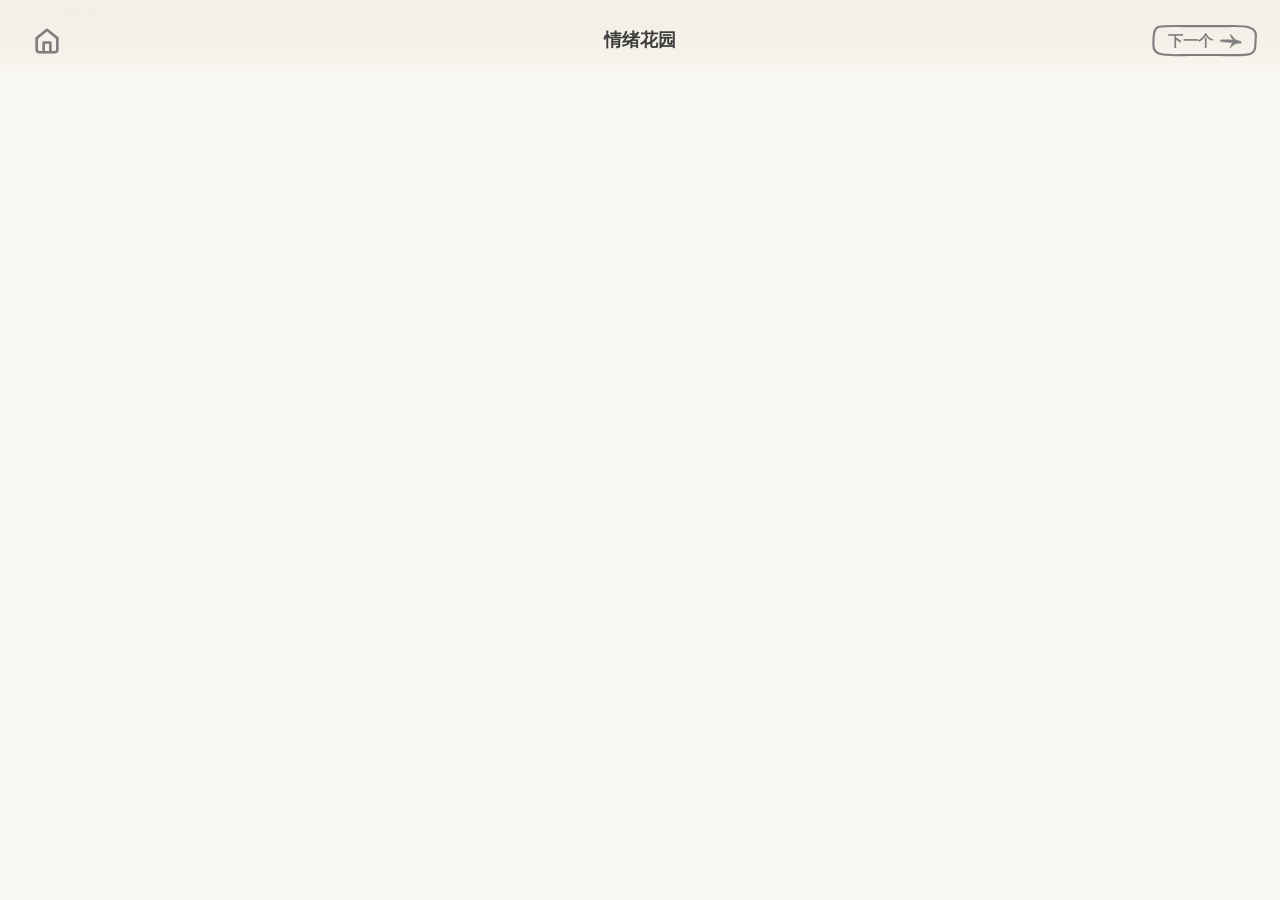
==== emotion-garden-detail.html @ c00f8a4e "Initial commit" ====
<!DOCTYPE html>
<html lang="zh-CN">
  <head>
    <meta charset="UTF-8" />
    <meta name="viewport" content="width=device-width, initial-scale=1.0" />
    <title>情绪花园</title>
    <link rel="stylesheet" href="./project-detail.css" />
  </head>
  <body style="--detail-bg: #f4f0e8; --detail-header-bg: #f4f0e8; --detail-header-bg-rgb: 244, 240, 232;">
    <header class="detail-nav">
      <div class="detail-nav-group">
        <a class="detail-nav-link detail-nav-link-home" href="./index.html#projects" aria-label="返回全部作品">
          <span class="detail-nav-link-icon" aria-hidden="true"></span>
        </a>
      </div>
      <p class="detail-nav-title">情绪花园</p>
      <div class="detail-nav-group detail-nav-group-right">
        <a class="detail-nav-link detail-nav-link-next" href="./qingyou-detail.html" aria-label="前往下一个作品">
          <span>下一个</span>
          <span class="detail-nav-link-icon" aria-hidden="true"></span>
        </a>
      </div>
    </header>

    <main class="detail-main">
      <figure class="detail-figure">
        <img
          class="detail-image"
          src="./assets/emotion-garden-detail-pages/page-001.png"
          alt="情绪花园项目详情页"
        />
      </figure>
    </main>
    <script src="./script.js"></script>
  </body>
</html>
---- project-detail.css ----
:root {
  --detail-bg: #faf9f6;
  --detail-header-bg: var(--detail-bg);
  --detail-header-bg-rgb: 250, 249, 246;
  --detail-ink: #2f2621;
  --detail-muted: rgba(47, 38, 33, 0.68);
  --detail-accent: #b9372e;
  --accent: #2ba7ff;
  --click-effect-color: #b9372e;
}

* {
  box-sizing: border-box;
}

html,
body {
  margin: 0;
  padding: 0;
  background: var(--detail-bg);
  color: var(--detail-ink);
}

body {
  position: relative;
  overflow-x: hidden;
  font-family: "FZLanTingYuanGBK", "PingFang SC", "Hiragino Sans GB", "Microsoft YaHei",
    sans-serif;
}

.click-effect-layer {
  position: fixed;
  inset: 0;
  pointer-events: none;
  overflow: hidden;
  z-index: 2147483647;
}

.click-effect-burst {
  position: fixed;
  left: 0;
  top: 0;
  width: 72px;
  height: 72px;
  margin: -36px 0 0 -36px;
  color: var(--click-effect-color);
  opacity: 0;
  transform: translate3d(0, 0, 0) scale(0.68);
  animation: click-burst-pop 0.56s cubic-bezier(0.18, 0.82, 0.24, 1) forwards;
}

.click-effect-burst svg {
  width: 100%;
  height: 100%;
  overflow: visible;
}

.click-effect-burst path {
  fill: none;
  stroke: currentColor;
  stroke-width: 2.4;
  stroke-linecap: round;
  opacity: 0.95;
}

@keyframes click-burst-pop {
  0% {
    opacity: 0;
    transform: translate3d(0, 0, 0) scale(0.68);
  }

  18% {
    opacity: 1;
  }

  100% {
    opacity: 0;
    transform: translate3d(0, 0, 0) scale(1.18);
  }
}

@media (prefers-reduced-motion: reduce) {
  .click-effect-layer,
  .click-effect-burst {
    display: none !important;
  }
}

a {
  color: inherit;
  text-decoration: none;
}

.detail-nav {
  position: fixed;
  top: 0;
  left: 0;
  right: 0;
  z-index: 10;
  isolation: isolate;
  display: grid;
  grid-template-columns: 1fr auto 1fr;
  align-items: center;
  gap: 16px;
  padding: 14px 24px;
  background: transparent;
}

.detail-nav::before {
  content: "";
  position: absolute;
  inset: 0;
  background:
    linear-gradient(
      180deg,
      var(--detail-header-bg) 0%,
      rgba(var(--detail-header-bg-rgb), 0.96) 48%,
      rgba(var(--detail-header-bg-rgb), 0.72) 74%,
      rgba(var(--detail-header-bg-rgb), 0) 100%
    );
  pointer-events: none;
  z-index: -1;
}

.detail-nav-group {
  display: flex;
  align-items: center;
  gap: 12px;
  flex-wrap: wrap;
}

.detail-nav-group:not(.detail-nav-group-right) {
  gap: 14px;
}

.detail-nav-group-right {
  justify-self: end;
}

.detail-nav-title {
  min-width: 0;
  margin: 0;
  font-size: 18px;
  font-weight: 600;
  line-height: 1.2;
  text-align: center;
  color: #3e3e3e;
}

.detail-nav-link {
  display: inline-flex;
  position: relative;
  z-index: 0;
  isolation: isolate;
  align-items: center;
  gap: 7px;
  min-height: 54px;
  padding: 12px 14px;
  border: 0;
  border-radius: 0;
  background: transparent;
  color: #7f7f7f;
  transition: transform 0.2s ease, opacity 0.2s ease, color 0.2s ease, background 0.2s ease;
}

.detail-nav-link::before {
  content: "";
  position: absolute;
  inset: -2px -6px;
  background: center / 100% 100% no-repeat url("./assets/detail-nav-outline.svg");
  opacity: 1;
  transform: scale(1);
  transition: opacity 0.22s ease, transform 0.22s ease, background-image 0.22s ease;
  pointer-events: none;
  z-index: -1;
}

.detail-nav-link:hover,
.detail-nav-link:focus-visible {
  transform: translateY(-1px);
  opacity: 1;
  color: #ffffff;
  outline: none;
}

.detail-nav-link:hover::before,
.detail-nav-link:focus-visible::before {
  opacity: 1;
  transform: scale(1);
  background-image: url("./assets/detail-nav-fill.svg");
}

.detail-nav-link-icon {
  display: block;
  width: 22px;
  height: 22px;
  flex: 0 0 auto;
  background: center / contain no-repeat var(--detail-nav-icon);
  transition: background-image 0.2s ease;
}

.detail-nav-link span {
  font-size: 0.96rem;
  font-weight: 600;
  line-height: 1;
  white-space: nowrap;
}

.detail-nav-link-icon + span {
  display: block;
}

.detail-nav-link:hover .detail-nav-link-icon,
.detail-nav-link:focus-visible .detail-nav-link-icon {
  background-image: var(--detail-nav-icon-hover);
}

.detail-nav-link-text-only {
  gap: 0;
}

.detail-nav-link-home {
  justify-content: center;
  width: 54px;
  min-width: 54px;
  height: 54px;
  min-height: 54px;
  aspect-ratio: 1;
  padding: 0;
  margin-left: -4px;
}

.detail-nav-link-home .detail-nav-link-icon {
  width: 34px;
  height: 34px;
}

.detail-nav-link-home::before {
  content: none;
}

.detail-nav-link-home:hover,
.detail-nav-link-home:focus-visible {
  color: var(--detail-accent);
}

.detail-nav-link-next {
  flex-direction: row;
}

.detail-nav-link-prev {
  --detail-nav-icon: url("./assets/detail-prev-gray.svg");
  --detail-nav-icon-hover: url("./assets/detail-prev-white.svg");
}

.detail-nav-link-home {
  --detail-nav-icon: url("./assets/detail-home-line-gray.svg");
  --detail-nav-icon-hover: url("./assets/detail-home-solid-red.svg");
}

.detail-nav-link-next {
  --detail-nav-icon: url("./assets/detail-next-gray.svg");
  --detail-nav-icon-hover: url("./assets/detail-next-white.svg");
}

.detail-main {
  position: relative;
  z-index: 0;
  width: 100vw;
}

.detail-image {
  display: block;
  width: 100vw;
  height: auto;
}

.detail-object {
  display: block;
  width: 100vw;
  height: auto;
  aspect-ratio: var(--detail-object-aspect, 1920 / 20068);
  min-height: 100vh;
  border: 0;
}

.detail-figure {
  margin: 0;
}

.detail-caption {
  padding: 18px 24px 28px;
  color: var(--detail-muted);
  font-size: 0.95rem;
  line-height: 1.7;
}

@media (max-width: 720px) {
  .detail-nav {
    grid-template-columns: 1fr;
    padding: 12px 16px;
  }

  .detail-nav-title,
  .detail-nav-group-right {
    justify-self: start;
    text-align: left;
  }

  .detail-nav-link {
    min-height: 50px;
    gap: 6px;
    padding: 10px 13px;
  }

  .detail-nav-link-home {
    width: 50px;
    min-width: 50px;
    height: 50px;
    min-height: 50px;
    padding: 0;
    margin-left: -3px;
  }

  .detail-nav-link-home .detail-nav-link-icon {
    width: 31px;
    height: 31px;
  }

  .detail-nav-link span {
    font-size: 0.92rem;
  }

  .detail-caption {
    padding: 16px 16px 24px;
  }

}
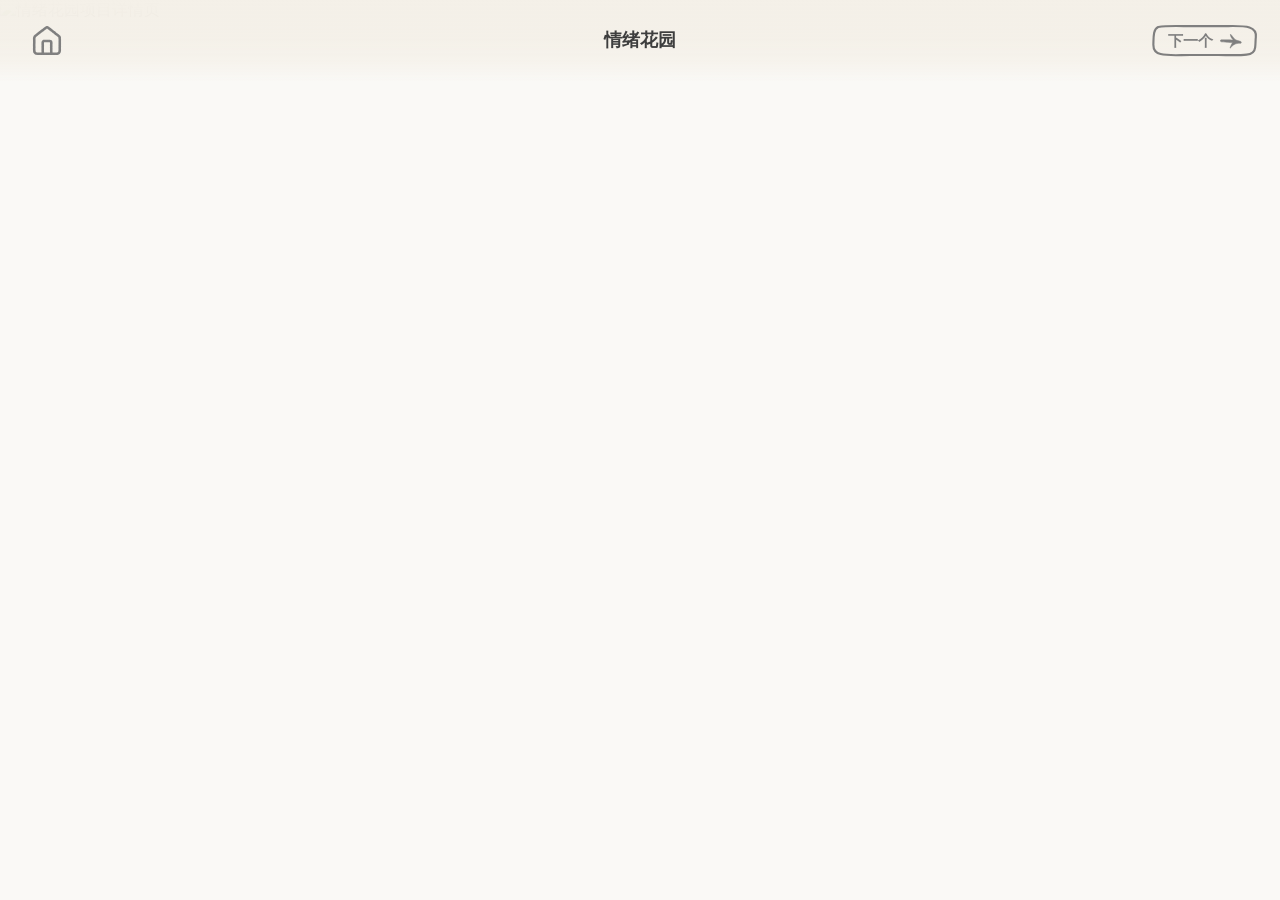
==== commit 48023750: "update website" ====
--- a/emotion-garden-detail.html
+++ b/emotion-garden-detail.html
@@ -3,8 +3,9 @@
   <head>
     <meta charset="UTF-8" />
     <meta name="viewport" content="width=device-width, initial-scale=1.0" />
-    <title>情绪花园</title>
-    <link rel="stylesheet" href="./project-detail.css" />
+    <title>Shinny的作品集</title>
+    <link rel="icon" type="image/svg+xml" href="./assets/favicon.svg" />
+    <link rel="stylesheet" href="./project-detail.css?v=detail-home-20260615" />
   </head>
   <body style="--detail-bg: #f4f0e8; --detail-header-bg: #f4f0e8; --detail-header-bg-rgb: 244, 240, 232;">
     <header class="detail-nav">
--- a/project-detail.css
+++ b/project-detail.css
@@ -122,6 +122,85 @@
   z-index: -1;
 }
 
+body[data-detail-nav-gradient] .detail-nav::before {
+  transition: background 0.18s linear;
+}
+
+body[data-detail-nav-gradient] .detail-nav-title,
+body[data-detail-nav-gradient] .detail-nav-link {
+  color: var(--detail-nav-fg, #f4f8ff);
+  transition: color 0.22s ease, transform 0.2s ease, opacity 0.2s ease;
+}
+
+body[data-detail-nav-gradient] .detail-nav-link::before {
+  content: none;
+}
+
+body[data-detail-nav-gradient] .detail-nav-link-frame {
+  position: absolute;
+  inset: -2px -6px;
+  width: calc(100% + 12px);
+  height: calc(100% + 4px);
+  overflow: visible;
+  pointer-events: none;
+  z-index: -1;
+}
+
+body[data-detail-nav-gradient] .detail-nav-link-frame path {
+  fill: none;
+  stroke: currentColor;
+  stroke-width: 3.2;
+  stroke-linecap: round;
+  stroke-linejoin: round;
+  transition: fill 0.22s ease, stroke 0.22s ease;
+}
+
+body[data-detail-nav-gradient] .detail-nav-link:hover .detail-nav-link-frame path,
+body[data-detail-nav-gradient] .detail-nav-link:focus-visible .detail-nav-link-frame path {
+  fill: var(--detail-accent);
+  stroke: var(--detail-accent);
+}
+
+body[data-detail-nav-gradient] .detail-nav-inline-icon {
+  display: block;
+  flex: 0 0 auto;
+  color: currentColor;
+  overflow: visible;
+}
+
+body[data-detail-nav-gradient] .detail-nav-inline-arrow {
+  width: 22px;
+  height: 22px;
+}
+
+body[data-detail-nav-gradient] .detail-nav-inline-arrow path {
+  fill: currentColor;
+  stroke: currentColor;
+}
+
+body[data-detail-nav-gradient] .detail-nav-link-home .detail-nav-link-icon {
+  background-color: transparent;
+  background-image: var(
+    --detail-home-normal-dynamic,
+    url("./assets/detail-home-normal-light.svg")
+  );
+}
+
+body[data-detail-nav-gradient] .detail-nav-link-home:hover .detail-nav-link-icon,
+body[data-detail-nav-gradient] .detail-nav-link-home:focus-visible .detail-nav-link-icon {
+  background-image: var(--detail-nav-icon-hover);
+}
+
+body[data-detail-nav-gradient] .detail-nav-link-prev:hover,
+body[data-detail-nav-gradient] .detail-nav-link-prev:focus-visible {
+  color: #ffffff;
+}
+
+body[data-detail-nav-gradient] .detail-nav-link-home:hover,
+body[data-detail-nav-gradient] .detail-nav-link-home:focus-visible {
+  color: var(--detail-accent);
+}
+
 .detail-nav-group {
   display: flex;
   align-items: center;
@@ -254,8 +333,8 @@
 }
 
 .detail-nav-link-home {
-  --detail-nav-icon: url("./assets/detail-home-line-gray.svg");
-  --detail-nav-icon-hover: url("./assets/detail-home-solid-red.svg");
+  --detail-nav-icon: url("./assets/detail-home-normal.svg");
+  --detail-nav-icon-hover: url("./assets/detail-home-hover.svg");
 }
 
 .detail-nav-link-next {
@@ -284,6 +363,10 @@
   border: 0;
 }
 
+.detail-object-xr {
+  background: #000916;
+}
+
 .detail-figure {
   margin: 0;
 }
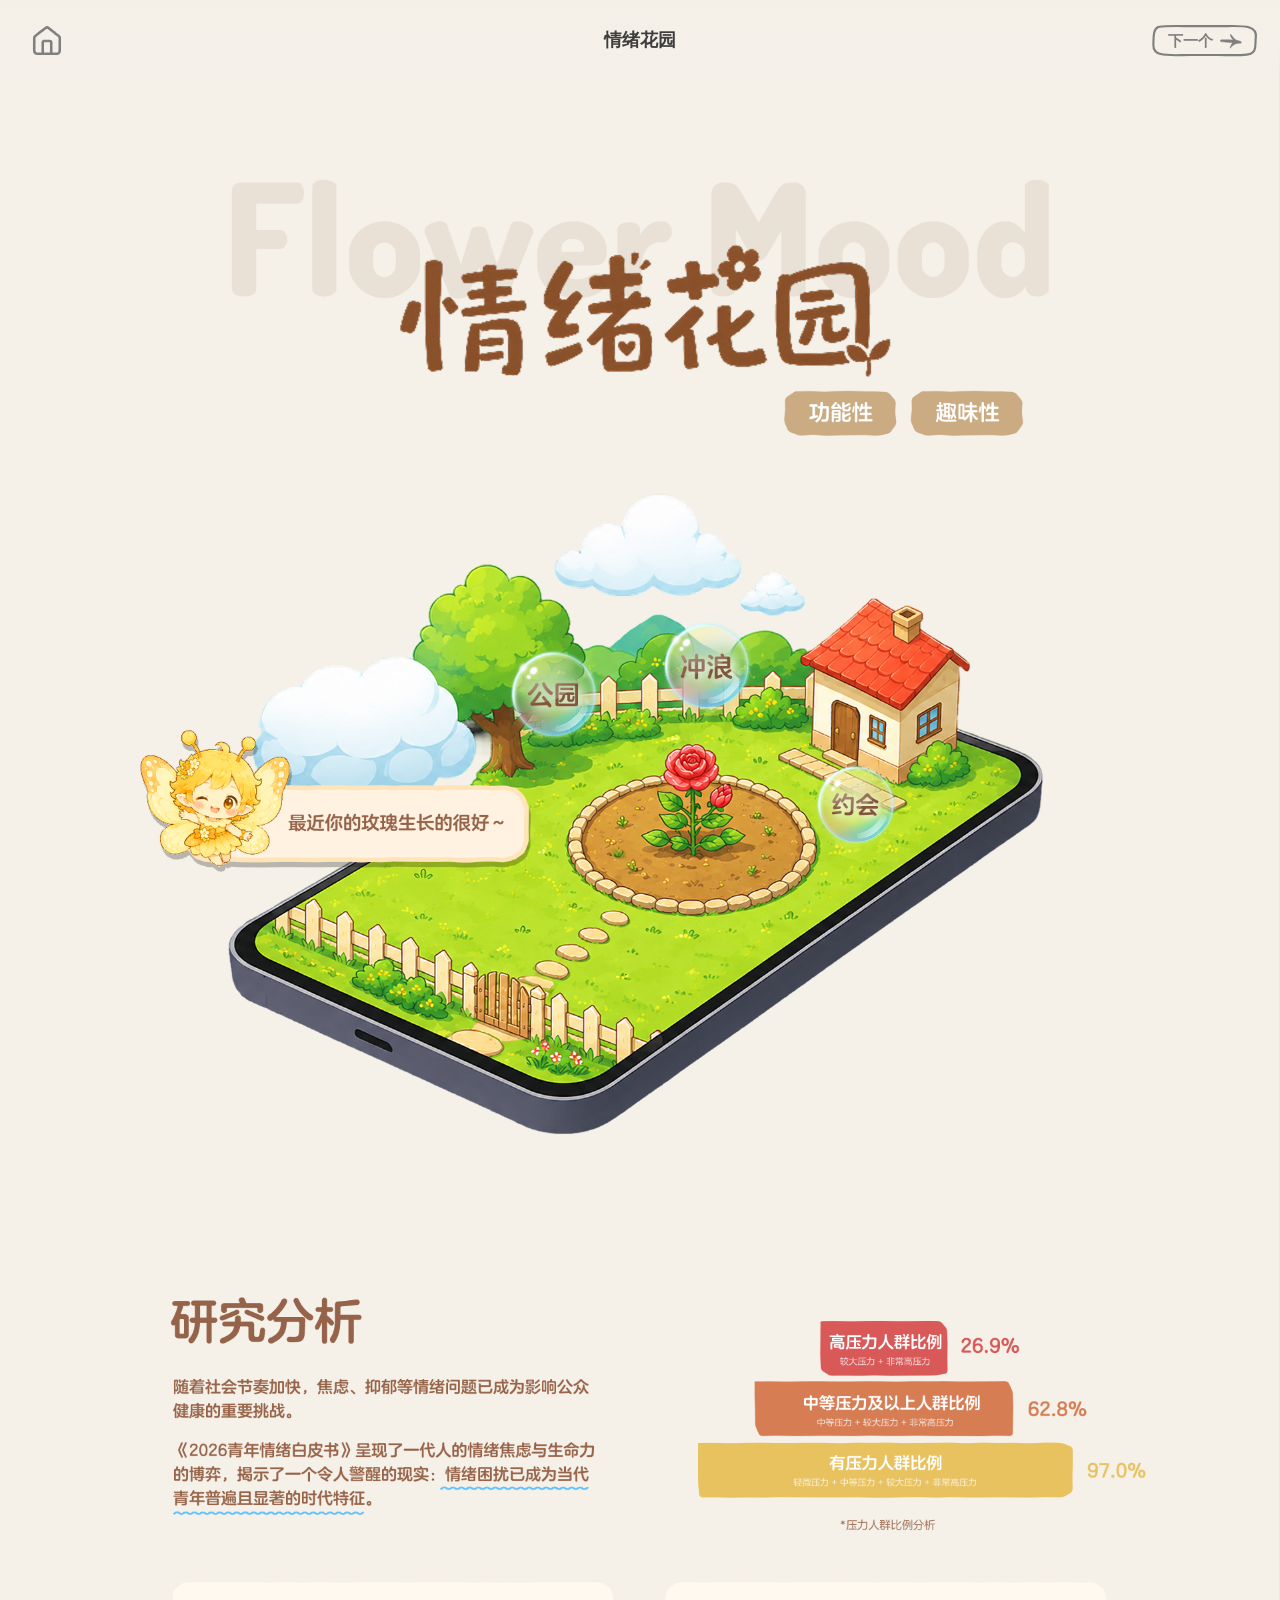
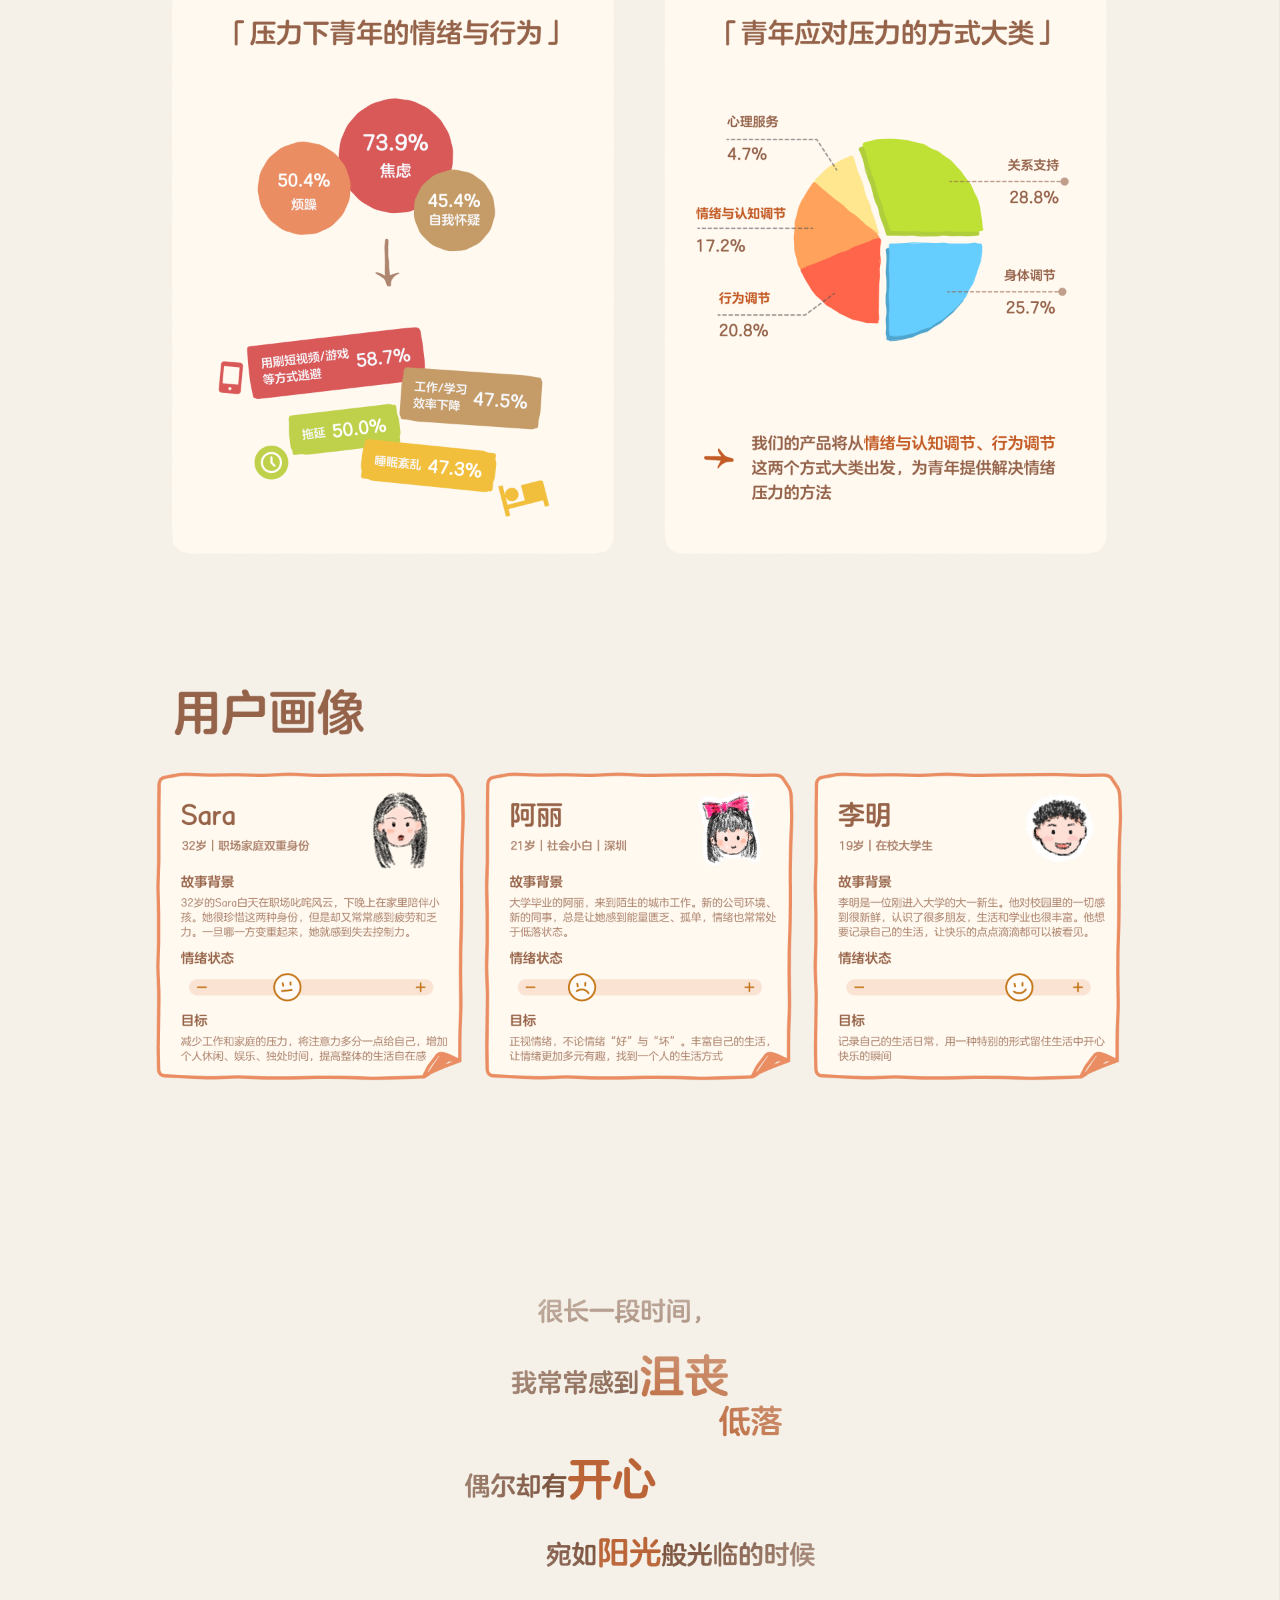
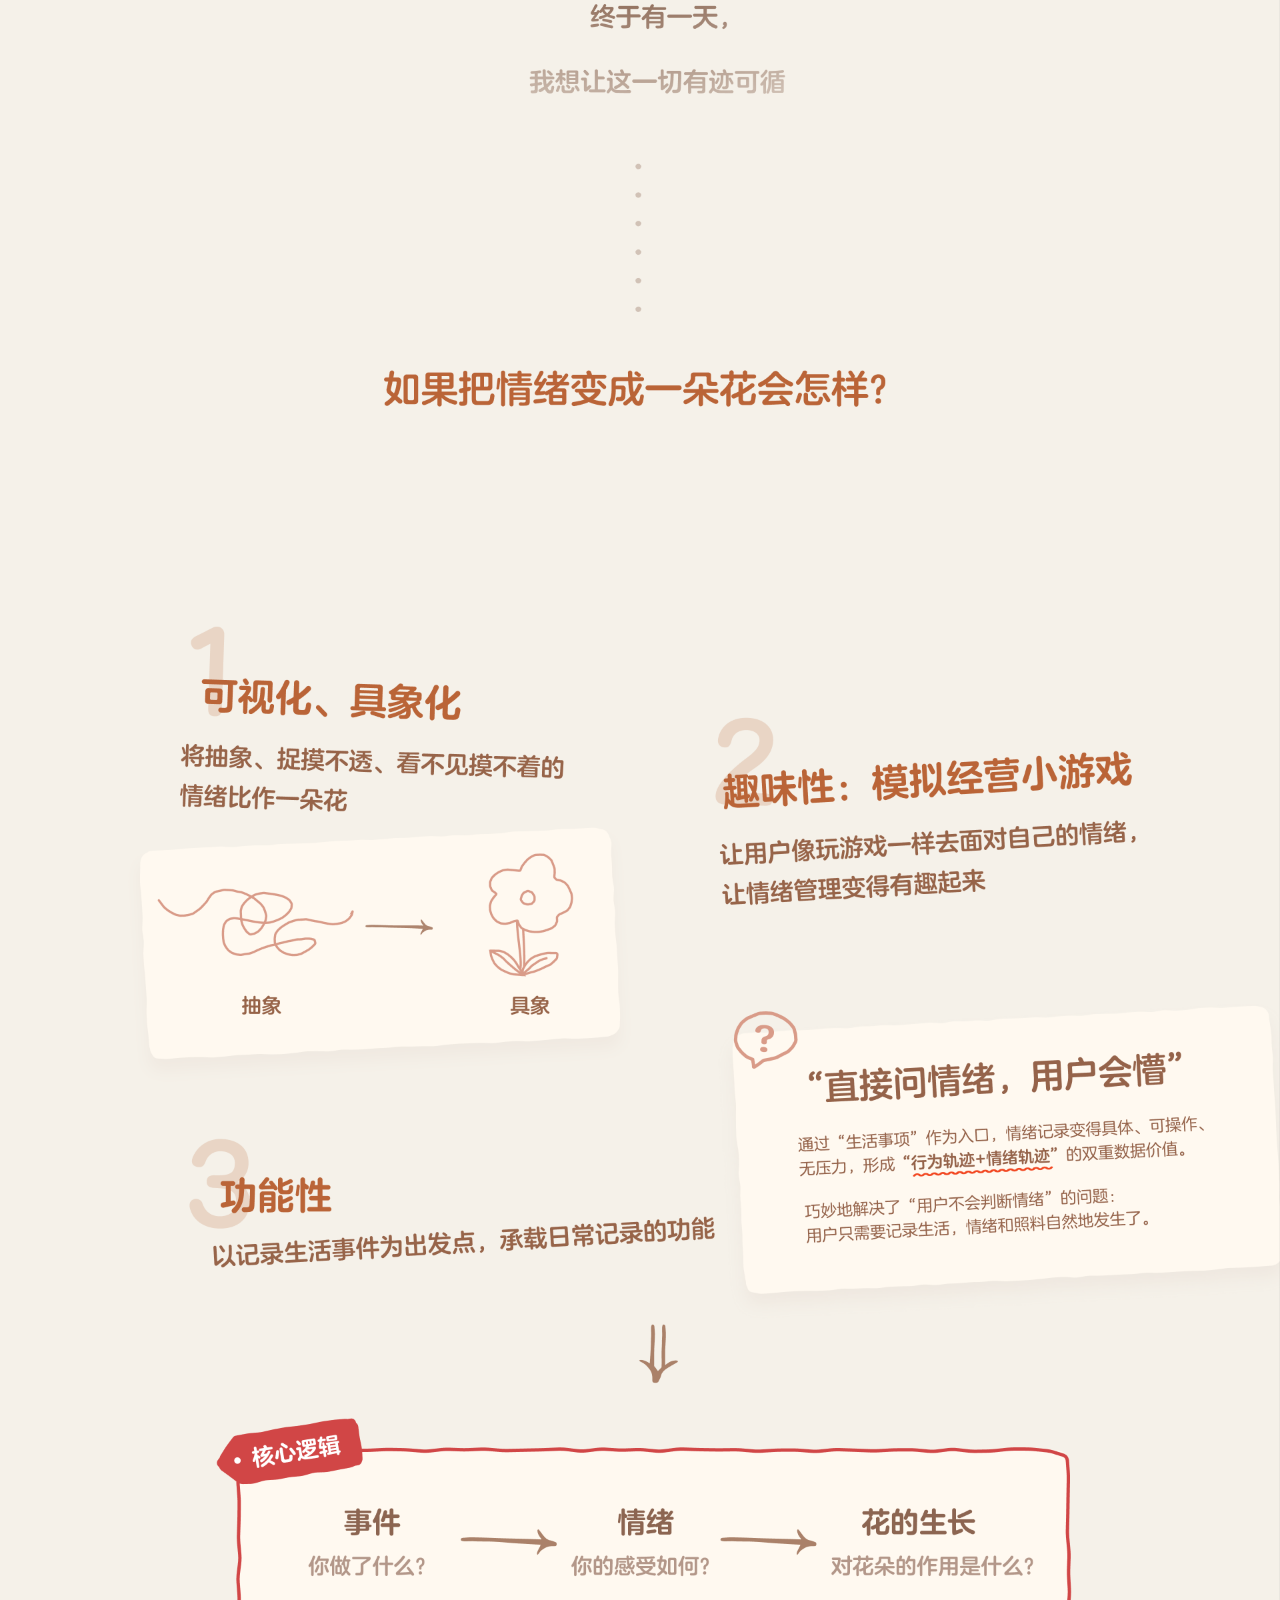
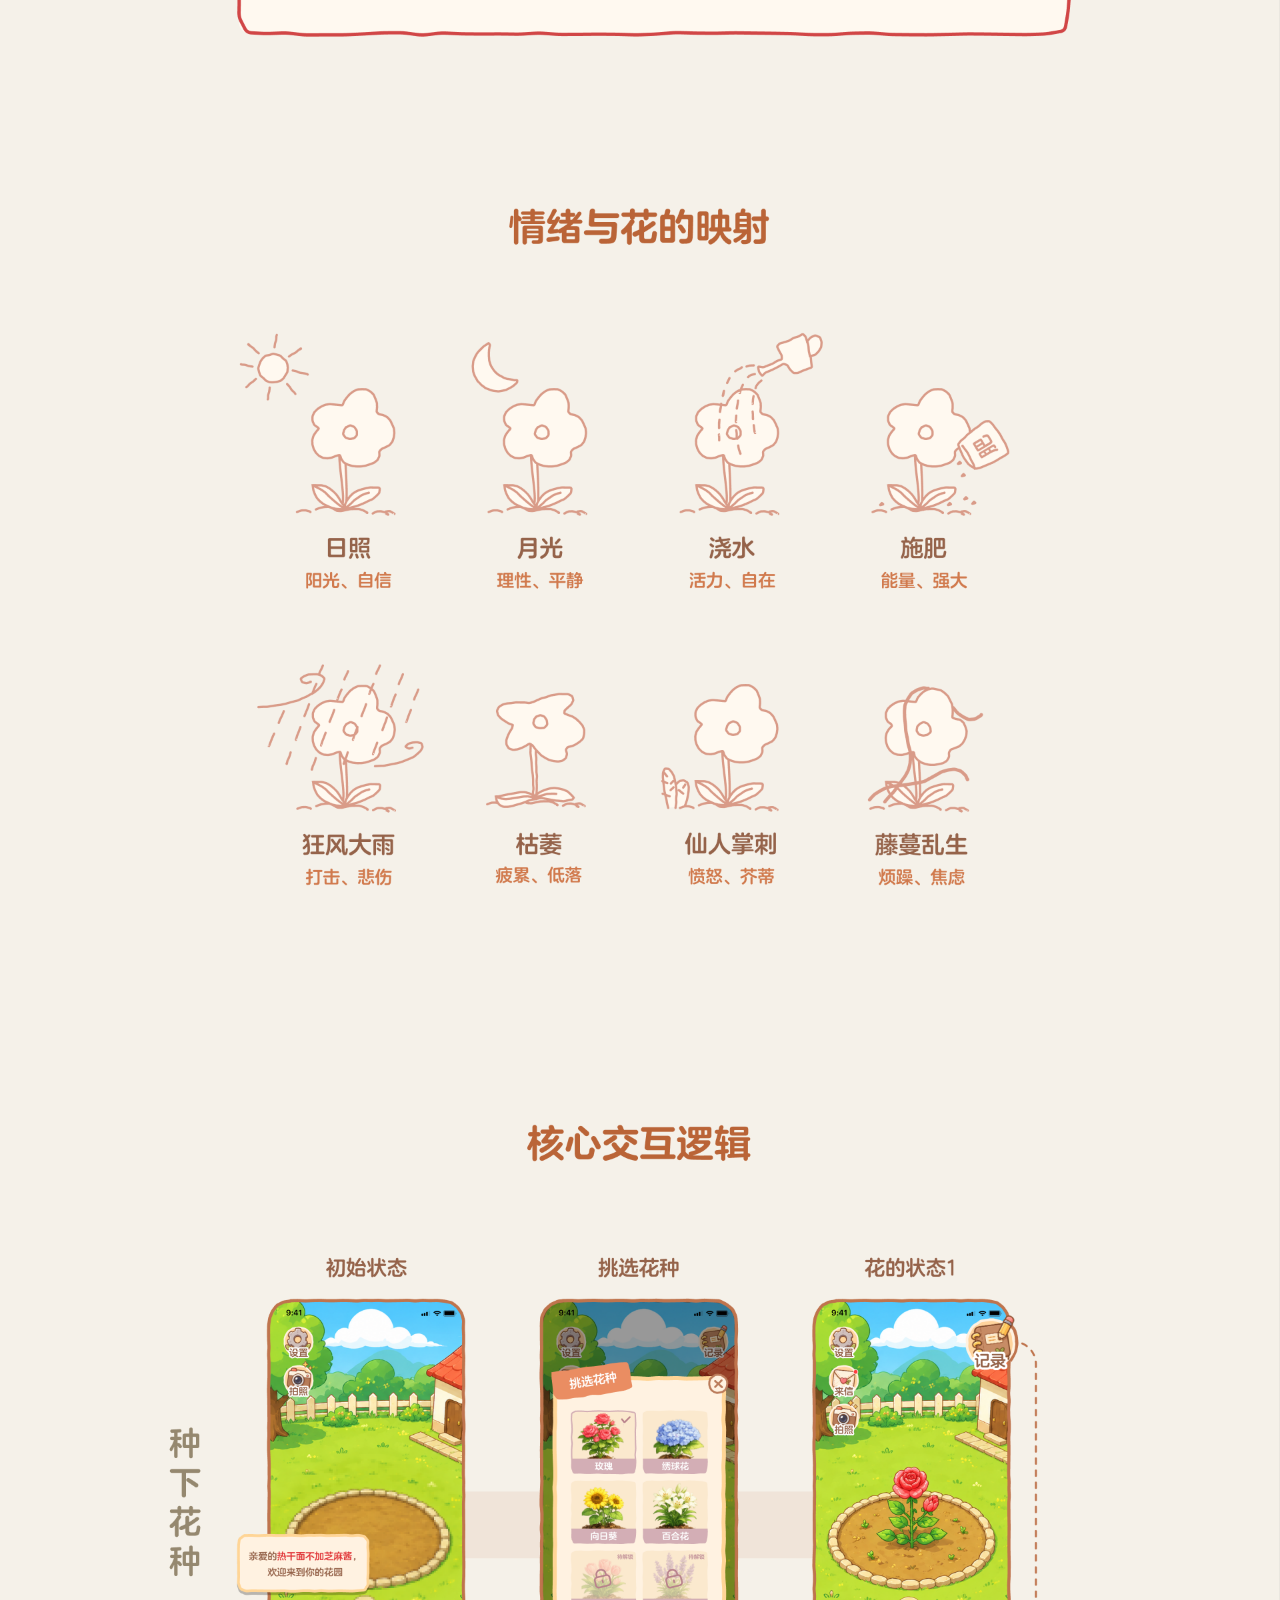
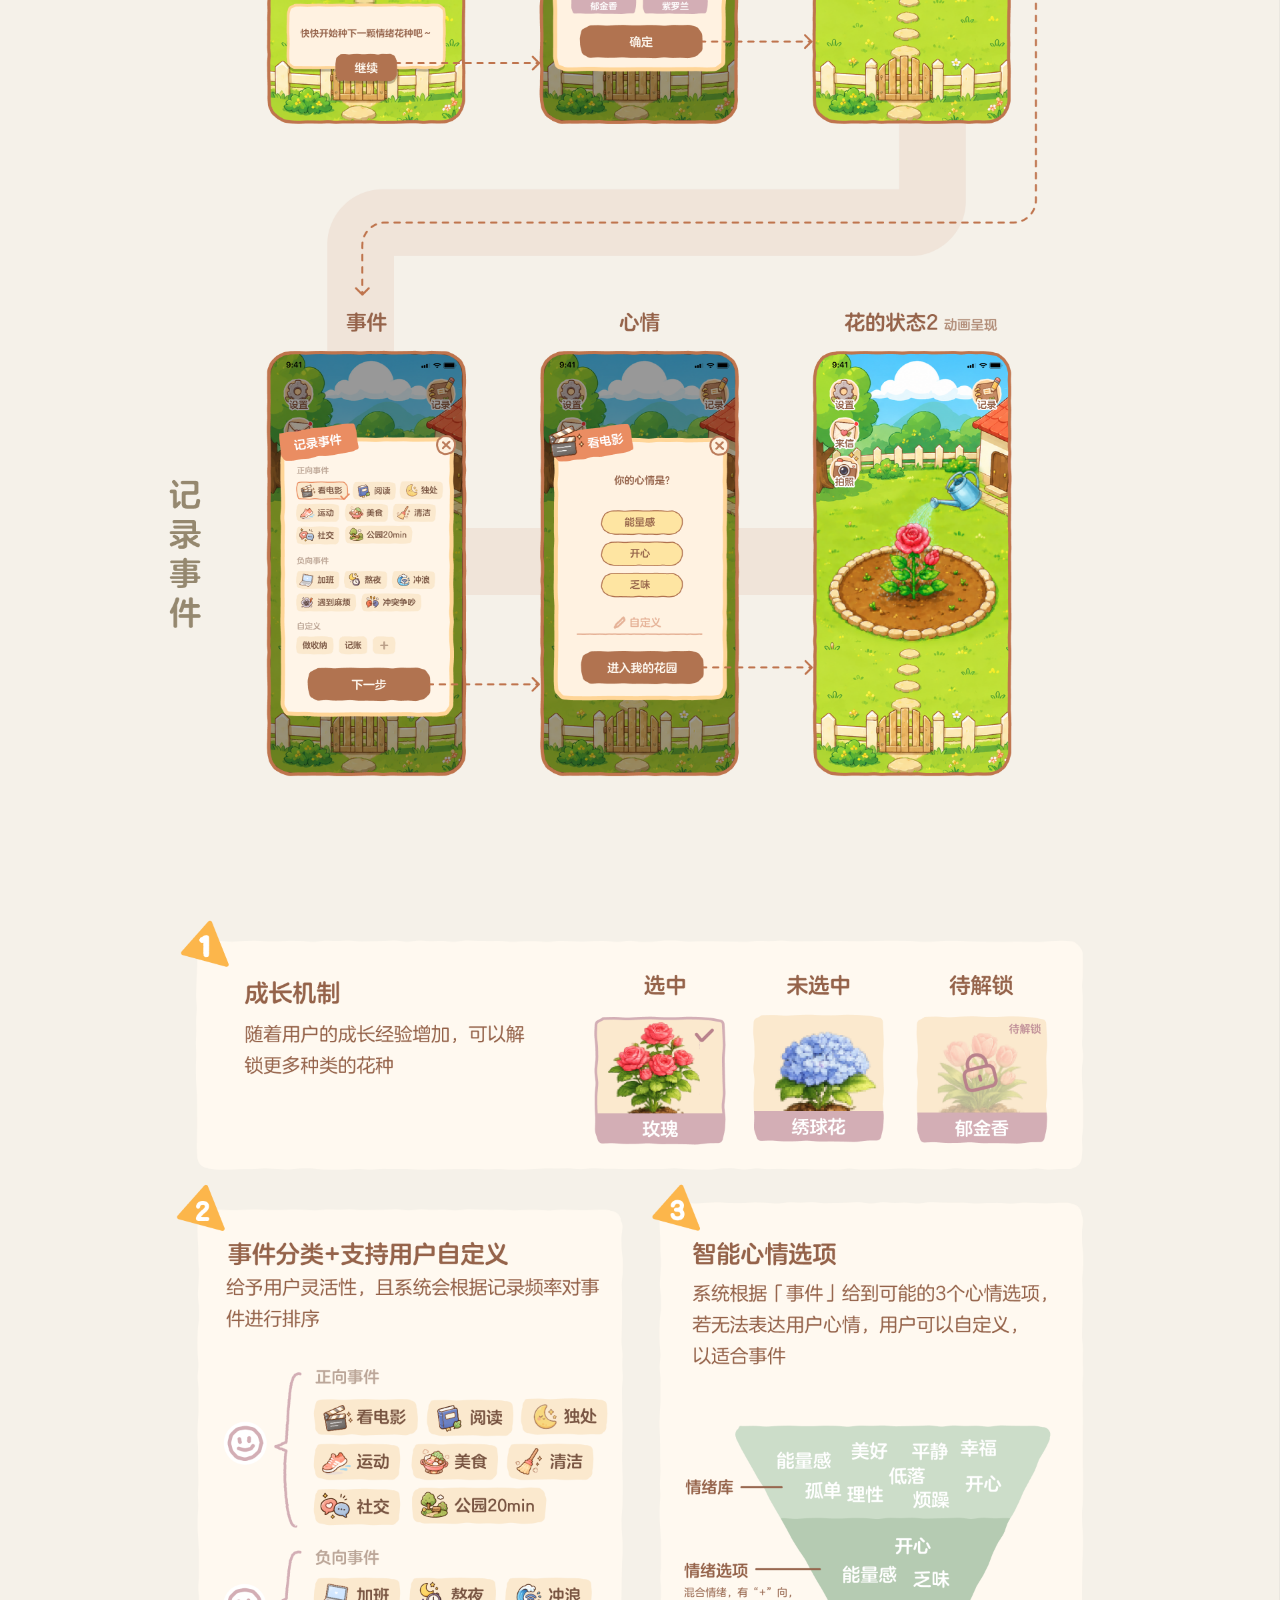
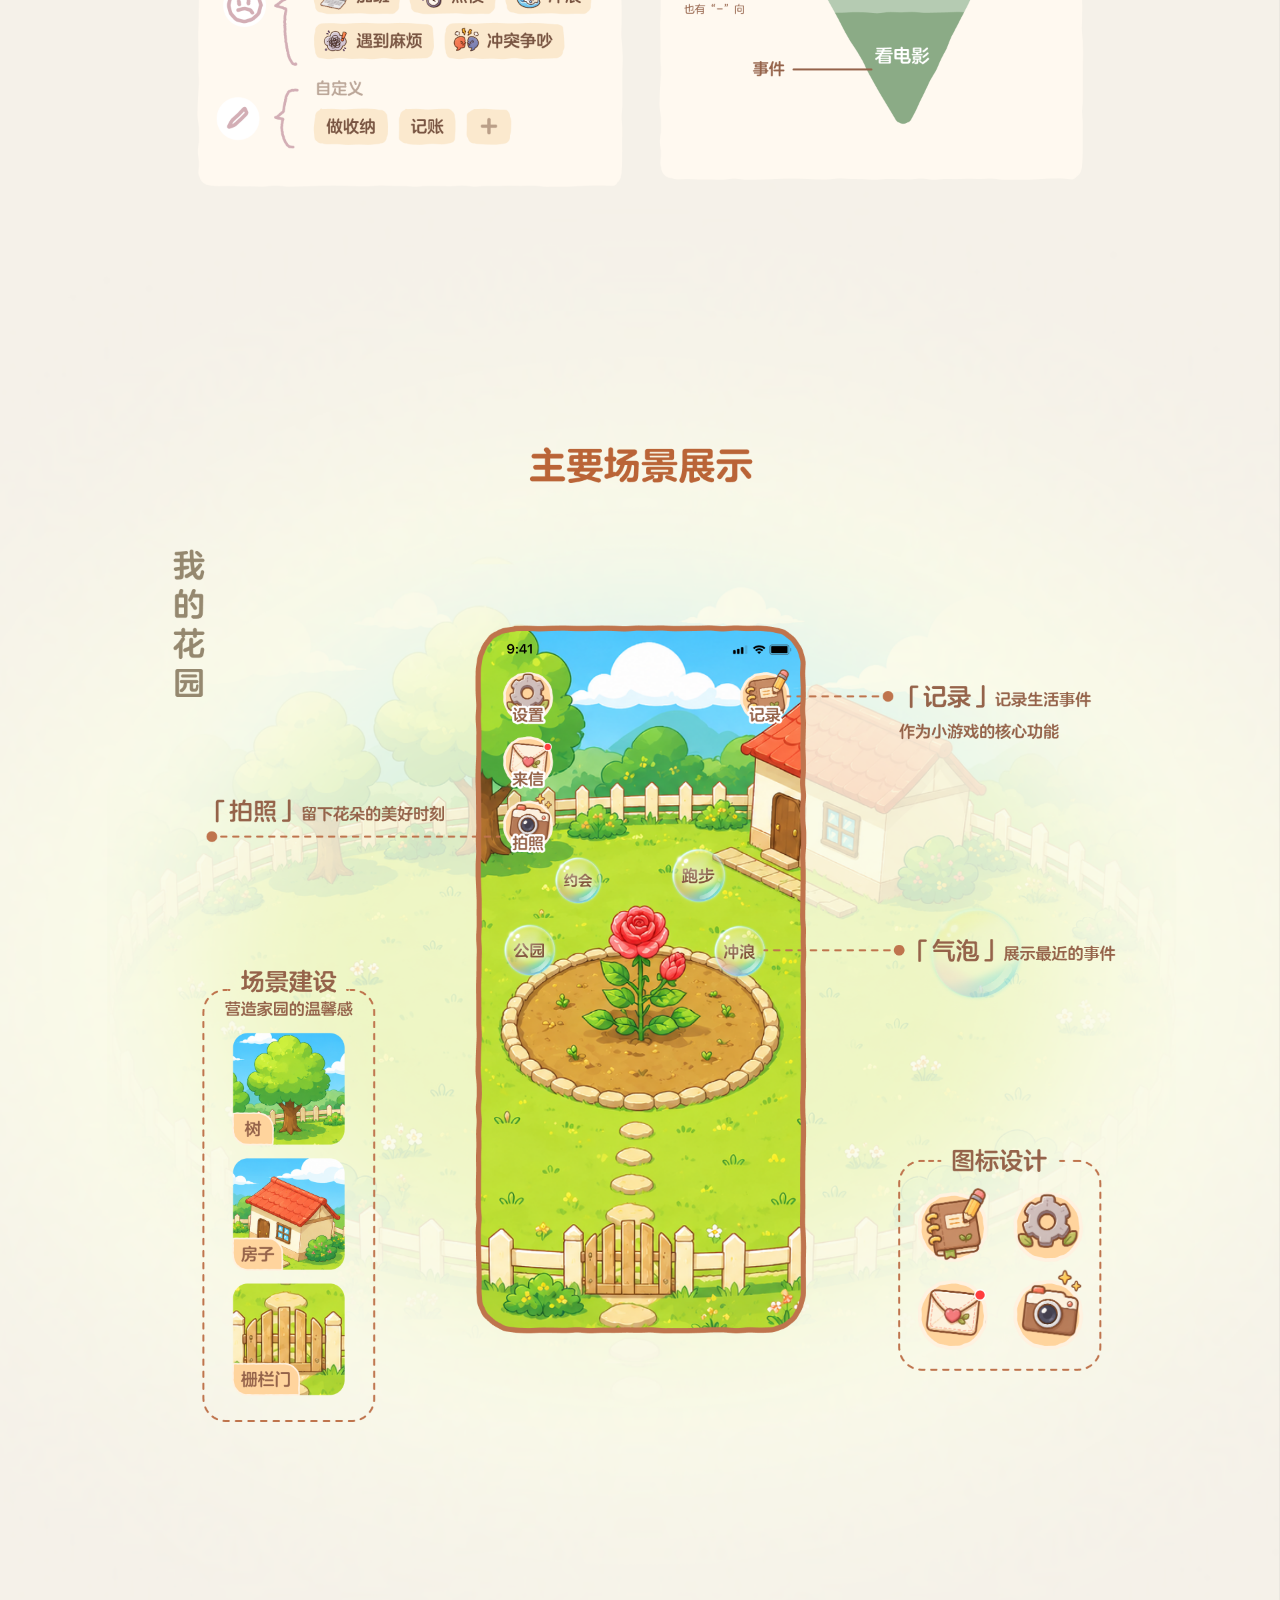
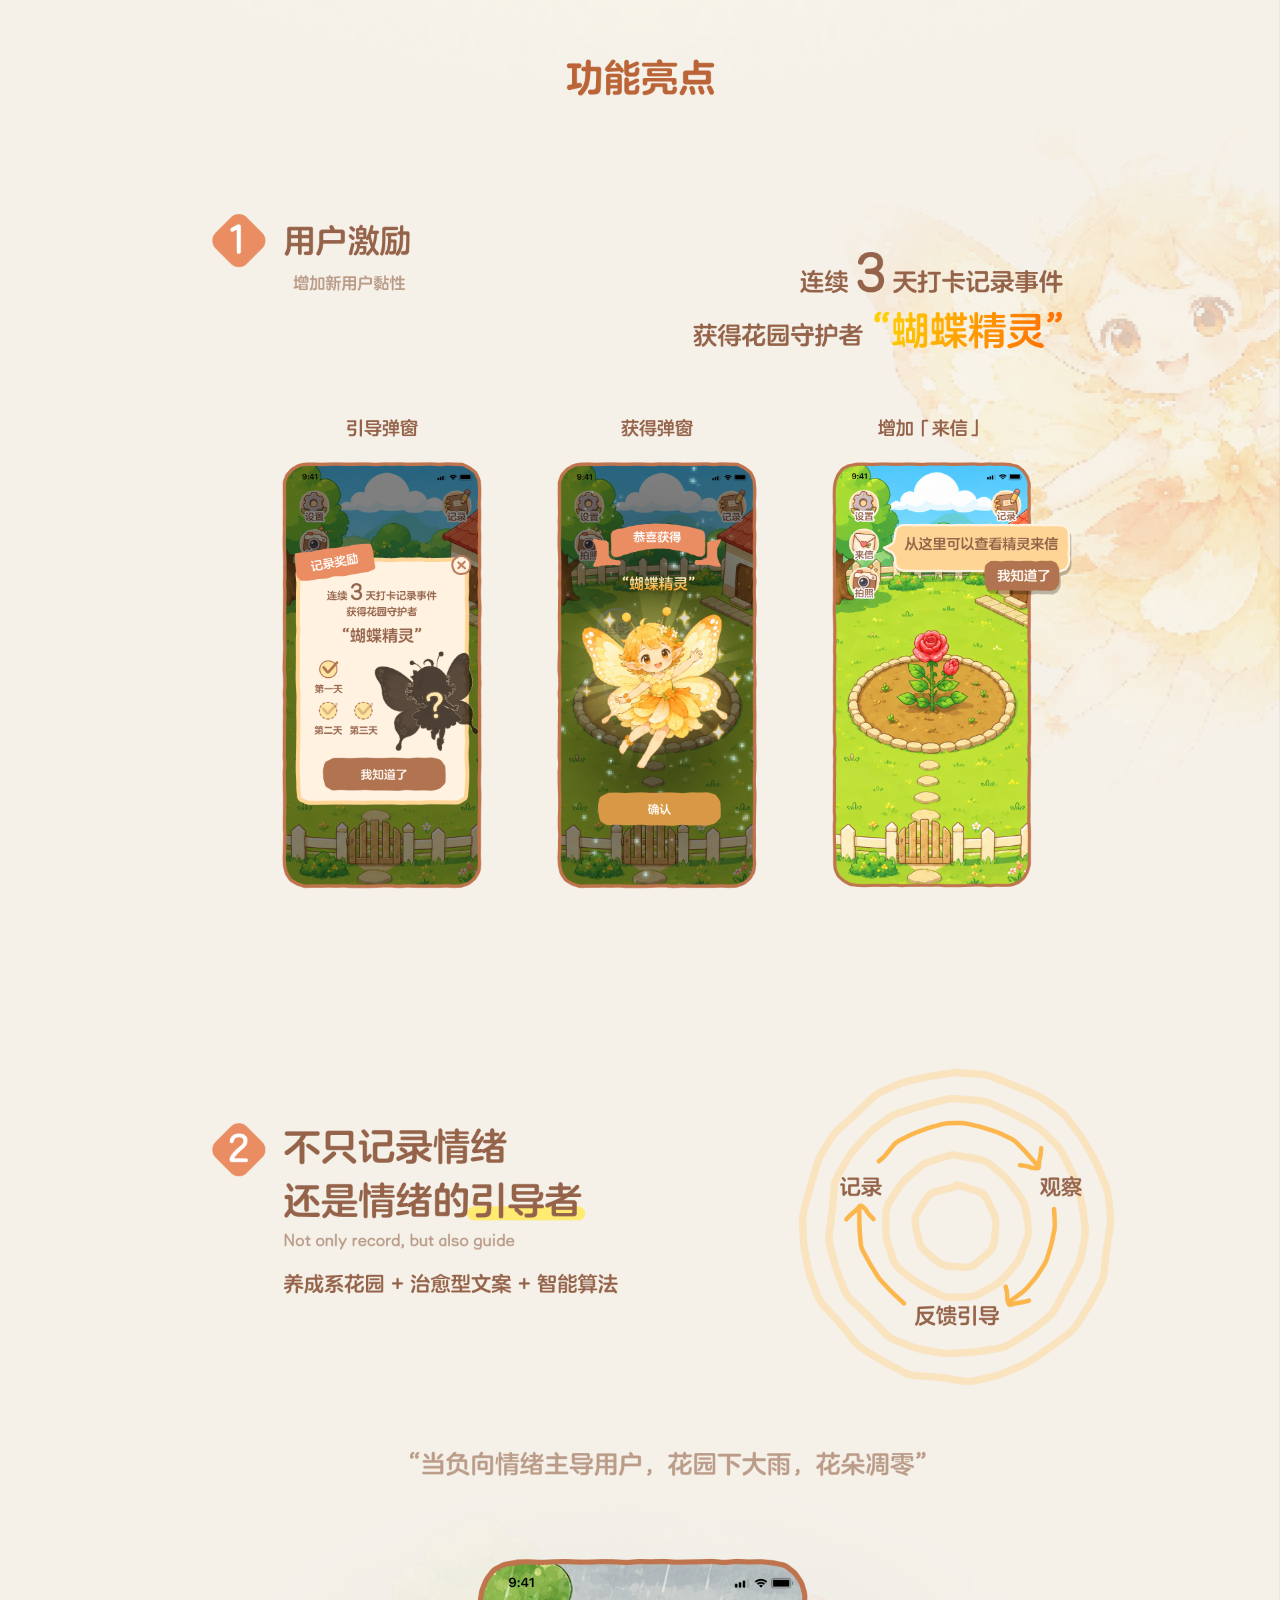
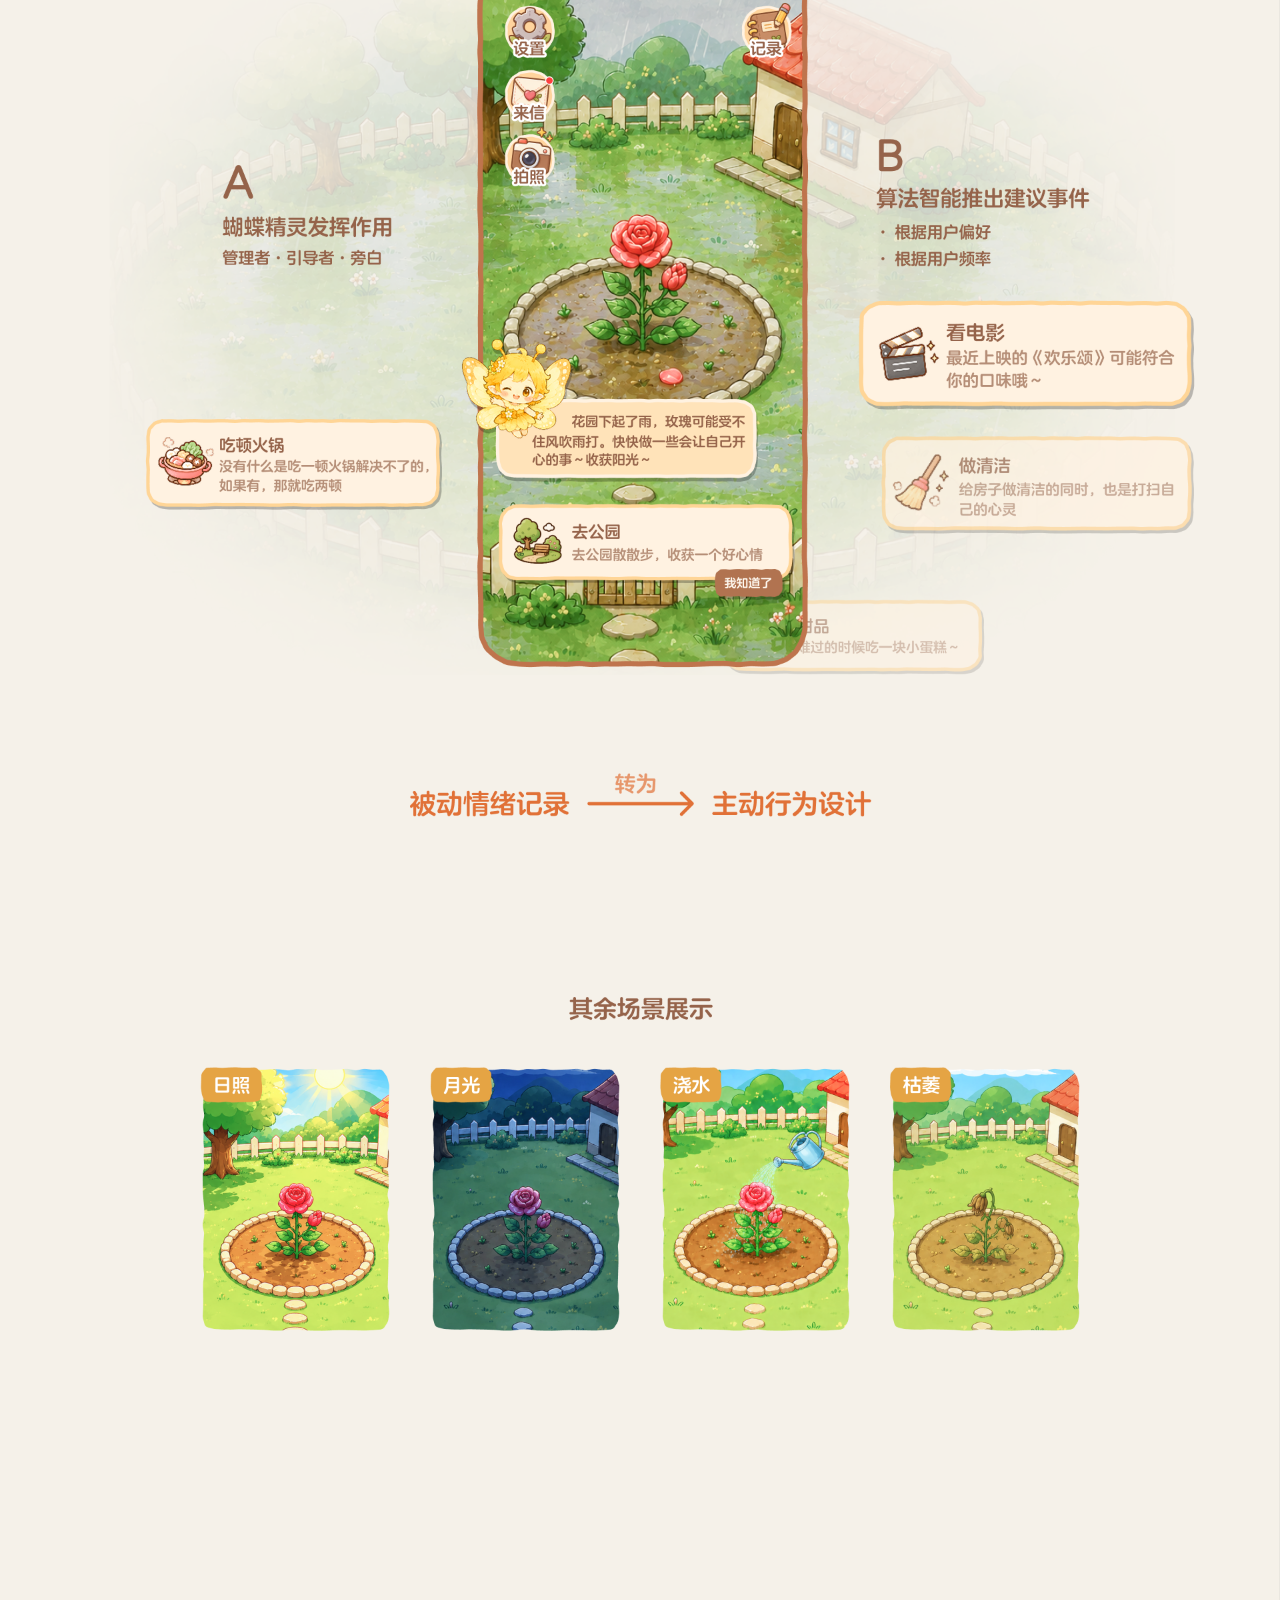
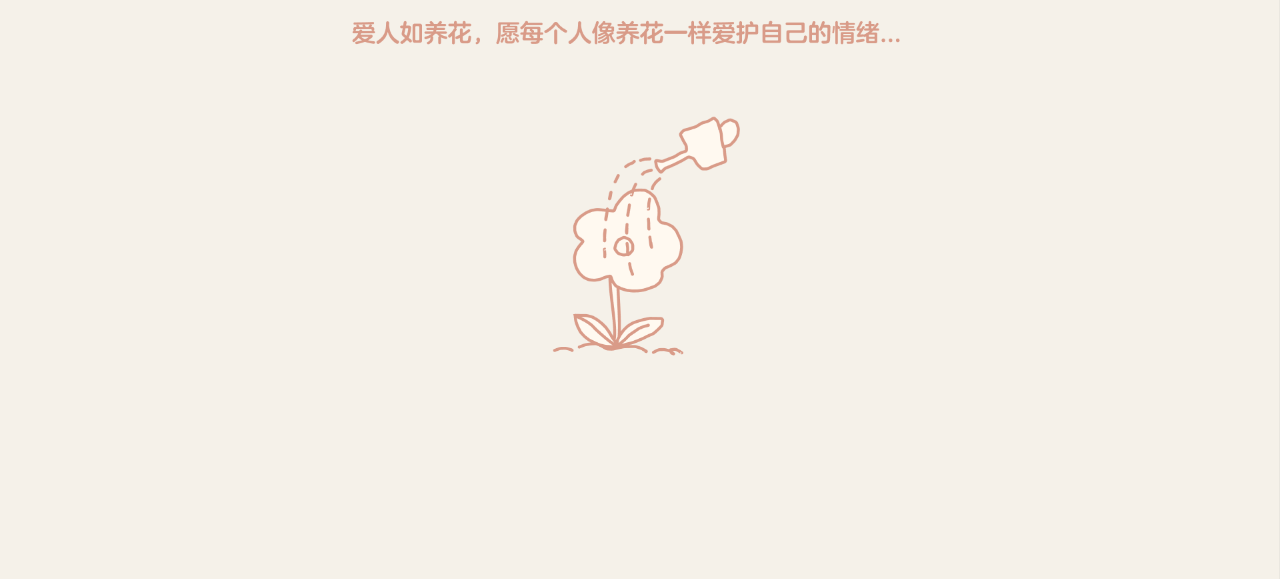
==== commit 6fc944c6: "feat: 更新优化" ====
--- a/emotion-garden-detail.html
+++ b/emotion-garden-detail.html
@@ -4,7 +4,7 @@
     <meta charset="UTF-8" />
     <meta name="viewport" content="width=device-width, initial-scale=1.0" />
     <title>Shinny的作品集</title>
-    <link rel="icon" type="image/svg+xml" href="./assets/favicon.svg" />
+    <link rel="icon" type="image/svg+xml" href="./assets/brand/favicon.svg" />
     <link rel="stylesheet" href="./project-detail.css?v=detail-home-20260615" />
   </head>
   <body style="--detail-bg: #f4f0e8; --detail-header-bg: #f4f0e8; --detail-header-bg-rgb: 244, 240, 232;">
@@ -24,11 +24,72 @@
     </header>
 
     <main class="detail-main">
-      <figure class="detail-figure">
+      <div class="detail-loading" hidden role="status" aria-live="polite">
+        <span>作品加载中</span>
+      </div>
+      <figure class="detail-figure detail-slices">
         <img
-          class="detail-image"
-          src="./assets/emotion-garden-detail-pages/page-001.png"
+          class="detail-slice-image"
+          src="./assets/emotion-garden-detail-pages/page-001-01.png"
           alt="情绪花园项目详情页"
+          width="1920"
+          height="3331"
+          decoding="async"
+          fetchpriority="high"
+        />
+        <img
+          class="detail-slice-image"
+          src="./assets/emotion-garden-detail-pages/page-001-02.png"
+          alt=""
+          width="1920"
+          height="2345"
+          loading="lazy"
+          decoding="async"
+        />
+        <img
+          class="detail-slice-image"
+          src="./assets/emotion-garden-detail-pages/page-001-03.png"
+          alt=""
+          width="1920"
+          height="3000"
+          loading="lazy"
+          decoding="async"
+        />
+        <img
+          class="detail-slice-image"
+          src="./assets/emotion-garden-detail-pages/page-001-04.png"
+          alt=""
+          width="1920"
+          height="3790"
+          loading="lazy"
+          decoding="async"
+        />
+        <img
+          class="detail-slice-image"
+          src="./assets/emotion-garden-detail-pages/page-001-05.png"
+          alt=""
+          width="1920"
+          height="3418"
+          loading="lazy"
+          decoding="async"
+        />
+        <img
+          class="detail-slice-image"
+          src="./assets/emotion-garden-detail-pages/page-001-06.png"
+          alt=""
+          width="1920"
+          height="3000"
+          loading="lazy"
+          decoding="async"
+        />
+        <img
+          class="detail-slice-image"
+          src="./assets/emotion-garden-detail-pages/page-001-07.png"
+          alt=""
+          width="1920"
+          height="1184"
+          loading="lazy"
+          decoding="async"
         />
       </figure>
     </main>
--- a/project-detail.css
+++ b/project-detail.css
@@ -1,4 +1,17 @@
+@font-face {
+  font-family: "FZLanTingYuanGBK";
+  src: local("FZLanTingYuanGBK SemiBold"), local("FZLanTingYuanGBK-SemiBold"),
+    local("FZLanTingYuanGBK--S10"), local("FZLanTingYuanS-DB1-GB"),
+    url("./assets/fonts/FZLanTingYuanGBK.woff2") format("woff2"),
+    url("./assets/fonts/FZLanTingYuanGBK.otf") format("opentype");
+  font-weight: 600;
+  font-style: normal;
+  font-display: swap;
+}
+
 :root {
+  --font-main: "FZLanTingYuanGBK", "PingFang SC", "Hiragino Sans GB", "Microsoft YaHei",
+    sans-serif;
   --detail-bg: #faf9f6;
   --detail-header-bg: var(--detail-bg);
   --detail-header-bg-rgb: 250, 249, 246;
@@ -24,8 +37,7 @@
 body {
   position: relative;
   overflow-x: hidden;
-  font-family: "FZLanTingYuanGBK", "PingFang SC", "Hiragino Sans GB", "Microsoft YaHei",
-    sans-serif;
+  font-family: var(--font-main);
 }
 
 .click-effect-layer {
@@ -79,7 +91,38 @@
   }
 }
 
+@keyframes detail-loading-orbit {
+  0%,
+  100% {
+    transform: rotate(-13deg) scale(1);
+  }
+
+  50% {
+    transform: rotate(-6deg) scale(1.04);
+  }
+}
+
+@keyframes detail-loading-pill {
+  0%,
+  100% {
+    transform: translateY(0) rotate(-1deg);
+  }
+
+  50% {
+    transform: translateY(-5px) rotate(1deg);
+  }
+}
+
 @media (prefers-reduced-motion: reduce) {
+  .detail-loading,
+  .detail-loading::before,
+  .detail-loading span,
+  .click-effect-layer,
+  .click-effect-burst {
+    animation: none;
+    transition: none;
+  }
+
   .click-effect-layer,
   .click-effect-burst {
     display: none !important;
@@ -182,7 +225,7 @@
   background-color: transparent;
   background-image: var(
     --detail-home-normal-dynamic,
-    url("./assets/detail-home-normal-light.svg")
+    url("./assets/detail-nav/home-normal-light.svg")
   );
 }
 
@@ -246,7 +289,7 @@
   content: "";
   position: absolute;
   inset: -2px -6px;
-  background: center / 100% 100% no-repeat url("./assets/detail-nav-outline.svg");
+  background: center / 100% 100% no-repeat url("./assets/detail-nav/nav-outline.svg");
   opacity: 1;
   transform: scale(1);
   transition: opacity 0.22s ease, transform 0.22s ease, background-image 0.22s ease;
@@ -259,14 +302,15 @@
   transform: translateY(-1px);
   opacity: 1;
   color: #ffffff;
-  outline: none;
+  outline: 3px dashed var(--detail-accent);
+  outline-offset: 5px;
 }
 
 .detail-nav-link:hover::before,
 .detail-nav-link:focus-visible::before {
   opacity: 1;
   transform: scale(1);
-  background-image: url("./assets/detail-nav-fill.svg");
+  background-image: url("./assets/detail-nav/nav-fill.svg");
 }
 
 .detail-nav-link-icon {
@@ -328,18 +372,18 @@
 }
 
 .detail-nav-link-prev {
-  --detail-nav-icon: url("./assets/detail-prev-gray.svg");
-  --detail-nav-icon-hover: url("./assets/detail-prev-white.svg");
+  --detail-nav-icon: url("./assets/detail-nav/prev-gray.svg");
+  --detail-nav-icon-hover: url("./assets/detail-nav/prev-white.svg");
 }
 
 .detail-nav-link-home {
-  --detail-nav-icon: url("./assets/detail-home-normal.svg");
-  --detail-nav-icon-hover: url("./assets/detail-home-hover.svg");
+  --detail-nav-icon: url("./assets/detail-nav/home-normal.svg");
+  --detail-nav-icon-hover: url("./assets/detail-nav/home-hover.svg");
 }
 
 .detail-nav-link-next {
-  --detail-nav-icon: url("./assets/detail-next-gray.svg");
-  --detail-nav-icon-hover: url("./assets/detail-next-white.svg");
+  --detail-nav-icon: url("./assets/detail-nav/next-gray.svg");
+  --detail-nav-icon-hover: url("./assets/detail-nav/next-white.svg");
 }
 
 .detail-main {
@@ -348,10 +392,136 @@
   width: 100vw;
 }
 
+.detail-loading {
+  position: fixed;
+  inset: 0;
+  z-index: 8;
+  display: grid;
+  place-items: center;
+  padding: 96px 24px 24px;
+  background:
+    radial-gradient(circle at 34% 34%, rgba(43, 167, 255, 0.12) 0 92px, transparent 94px),
+    radial-gradient(circle at 66% 58%, rgba(185, 55, 46, 0.1) 0 132px, transparent 134px),
+    linear-gradient(rgba(143, 129, 116, 0.14) 1px, transparent 1px),
+    linear-gradient(90deg, rgba(143, 129, 116, 0.1) 1px, transparent 1px),
+    linear-gradient(180deg, rgba(var(--detail-header-bg-rgb), 0.99), rgba(var(--detail-header-bg-rgb), 0.92));
+  background-size: auto, auto, 38px 38px, 38px 38px, auto;
+  color: var(--detail-muted);
+  pointer-events: none;
+  transition: opacity 0.42s ease, visibility 0.42s ease, transform 0.42s ease;
+}
+
+.detail-loading::before,
+.detail-loading::after {
+  content: "";
+  position: absolute;
+  pointer-events: none;
+}
+
+.detail-loading::before {
+  width: min(64vw, 360px);
+  height: min(64vw, 360px);
+  border: 3px solid rgba(185, 55, 46, 0.24);
+  border-right-color: transparent;
+  border-bottom-color: transparent;
+  border-radius: 48% 52% 46% 54%;
+  transform: rotate(-13deg);
+  animation: detail-loading-orbit 3.2s ease-in-out infinite;
+}
+
+.detail-loading::after {
+  width: min(56vw, 300px);
+  height: 28px;
+  margin-top: 116px;
+  border-bottom: 4px solid rgba(43, 167, 255, 0.2);
+  border-radius: 50%;
+  transform: rotate(-2deg);
+}
+
+.detail-loading span {
+  position: relative;
+  z-index: 1;
+  display: inline-flex;
+  align-items: center;
+  justify-content: center;
+  min-width: 136px;
+  min-height: 48px;
+  padding: 12px 22px;
+  border: 2px solid rgba(47, 38, 33, 0.56);
+  border-radius: 999px 999px 999px 28px;
+  background:
+    linear-gradient(135deg, rgba(255, 255, 255, 0.78), transparent 48%),
+    rgba(250, 249, 246, 0.9);
+  color: var(--detail-ink);
+  box-shadow:
+    0 18px 38px rgba(47, 38, 33, 0.1),
+    5px 5px 0 rgba(43, 167, 255, 0.13);
+  font-size: 0.96rem;
+  font-weight: 600;
+  animation: detail-loading-pill 1.36s ease-in-out infinite;
+}
+
+.detail-loading-dark {
+  background:
+    radial-gradient(circle at 36% 35%, rgba(72, 166, 255, 0.18) 0 112px, transparent 114px),
+    radial-gradient(circle at 68% 62%, rgba(255, 255, 255, 0.08) 0 148px, transparent 150px),
+    linear-gradient(rgba(244, 248, 255, 0.08) 1px, transparent 1px),
+    linear-gradient(90deg, rgba(244, 248, 255, 0.06) 1px, transparent 1px),
+    linear-gradient(180deg, rgba(0, 9, 22, 0.99), rgba(0, 9, 22, 0.92));
+}
+
+.detail-loading-dark::before {
+  border-color: rgba(72, 166, 255, 0.32);
+  border-right-color: transparent;
+  border-bottom-color: transparent;
+}
+
+.detail-loading-dark::after {
+  border-bottom-color: rgba(244, 248, 255, 0.16);
+}
+
+.detail-loading-dark span {
+  border-color: rgba(244, 248, 255, 0.42);
+  background:
+    linear-gradient(135deg, rgba(72, 166, 255, 0.18), transparent 48%),
+    rgba(0, 9, 22, 0.76);
+  color: #f4f8ff;
+  box-shadow:
+    0 18px 42px rgba(0, 0, 0, 0.32),
+    5px 5px 0 rgba(72, 166, 255, 0.17);
+}
+
+.detail-loading[hidden] {
+  display: none;
+}
+
+.detail-loading.is-hidden {
+  opacity: 0;
+  visibility: hidden;
+  transform: scale(1.01);
+}
+
 .detail-image {
   display: block;
   width: 100vw;
   height: auto;
+}
+
+.detail-slices {
+  display: block;
+  width: 100vw;
+  margin: 0;
+  background: var(--detail-bg);
+}
+
+.detail-slice-image {
+  display: block;
+  width: 100vw;
+  height: auto;
+}
+
+.detail-slices-xr {
+  background: #000916;
 }
 
 .detail-object {
@@ -379,15 +549,36 @@
 }
 
 @media (max-width: 720px) {
+  .detail-loading {
+    padding: 120px 20px 28px;
+  }
+
+  .detail-loading span {
+    min-width: 124px;
+    min-height: 44px;
+    padding: 10px 18px;
+    font-size: 0.9rem;
+  }
+
   .detail-nav {
     grid-template-columns: 1fr;
     padding: 12px 16px;
+    gap: 8px;
   }
 
   .detail-nav-title,
   .detail-nav-group-right {
     justify-self: start;
     text-align: left;
+  }
+
+  .detail-nav-title {
+    order: -1;
+    max-width: calc(100vw - 32px);
+  }
+
+  .detail-nav-group {
+    gap: 8px;
   }
 
   .detail-nav-link {
